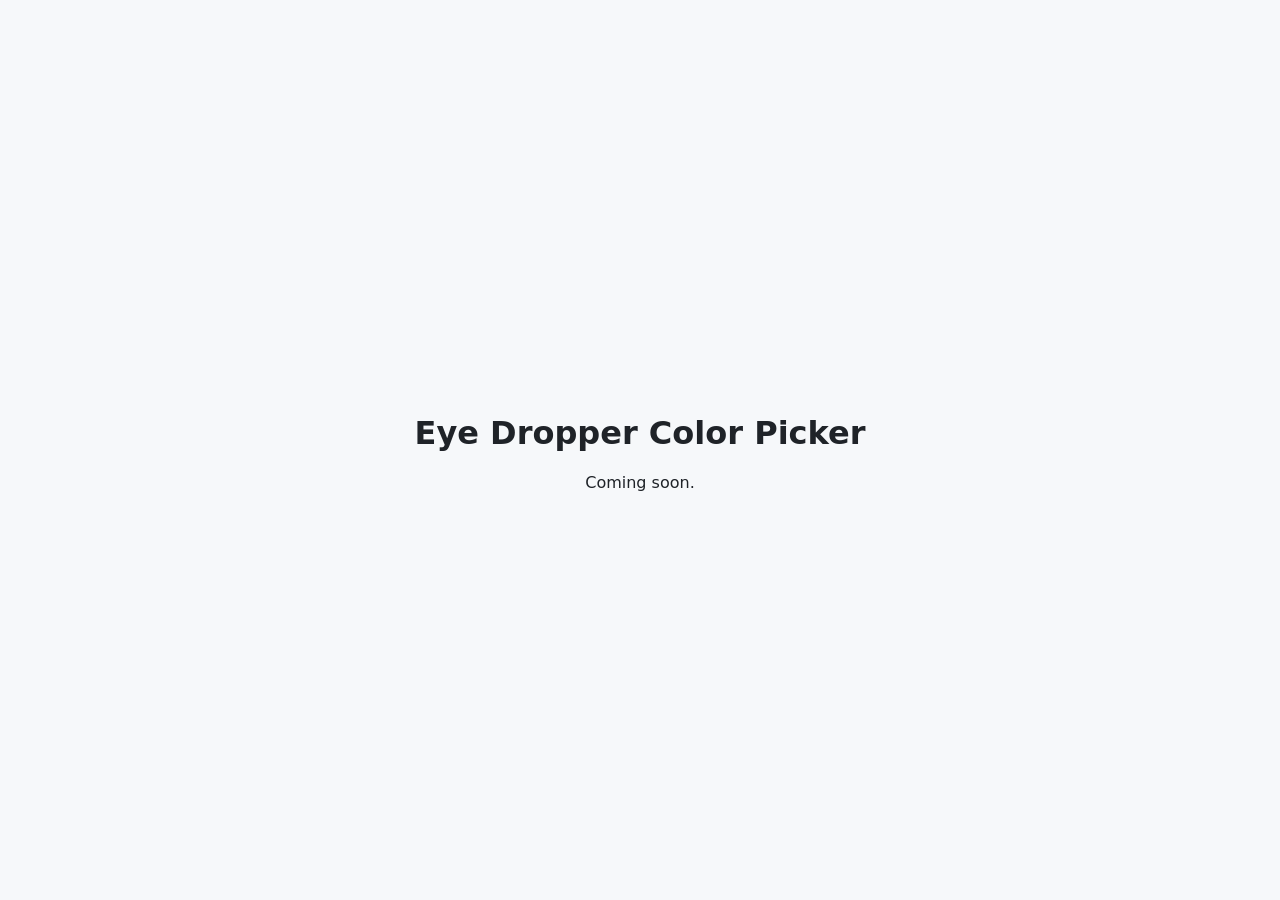
==== index.html @ 6658c525 "Site placeholder with custom domain" ====
<!doctype html><html lang="en"><head><meta charset="utf-8"><meta name="viewport" content="width=device-width,initial-scale=1"><title>Eye Dropper Color Picker</title><meta name="robots" content="noindex"><style>body{font-family:system-ui,sans-serif;margin:0;min-height:100vh;display:grid;place-items:center;background:#f6f8fa;color:#1f2328}main{text-align:center;padding:2rem}h1{font-weight:600}</style></head><body><main><h1>Eye Dropper Color Picker</h1><p>Coming soon.</p></main></body></html>
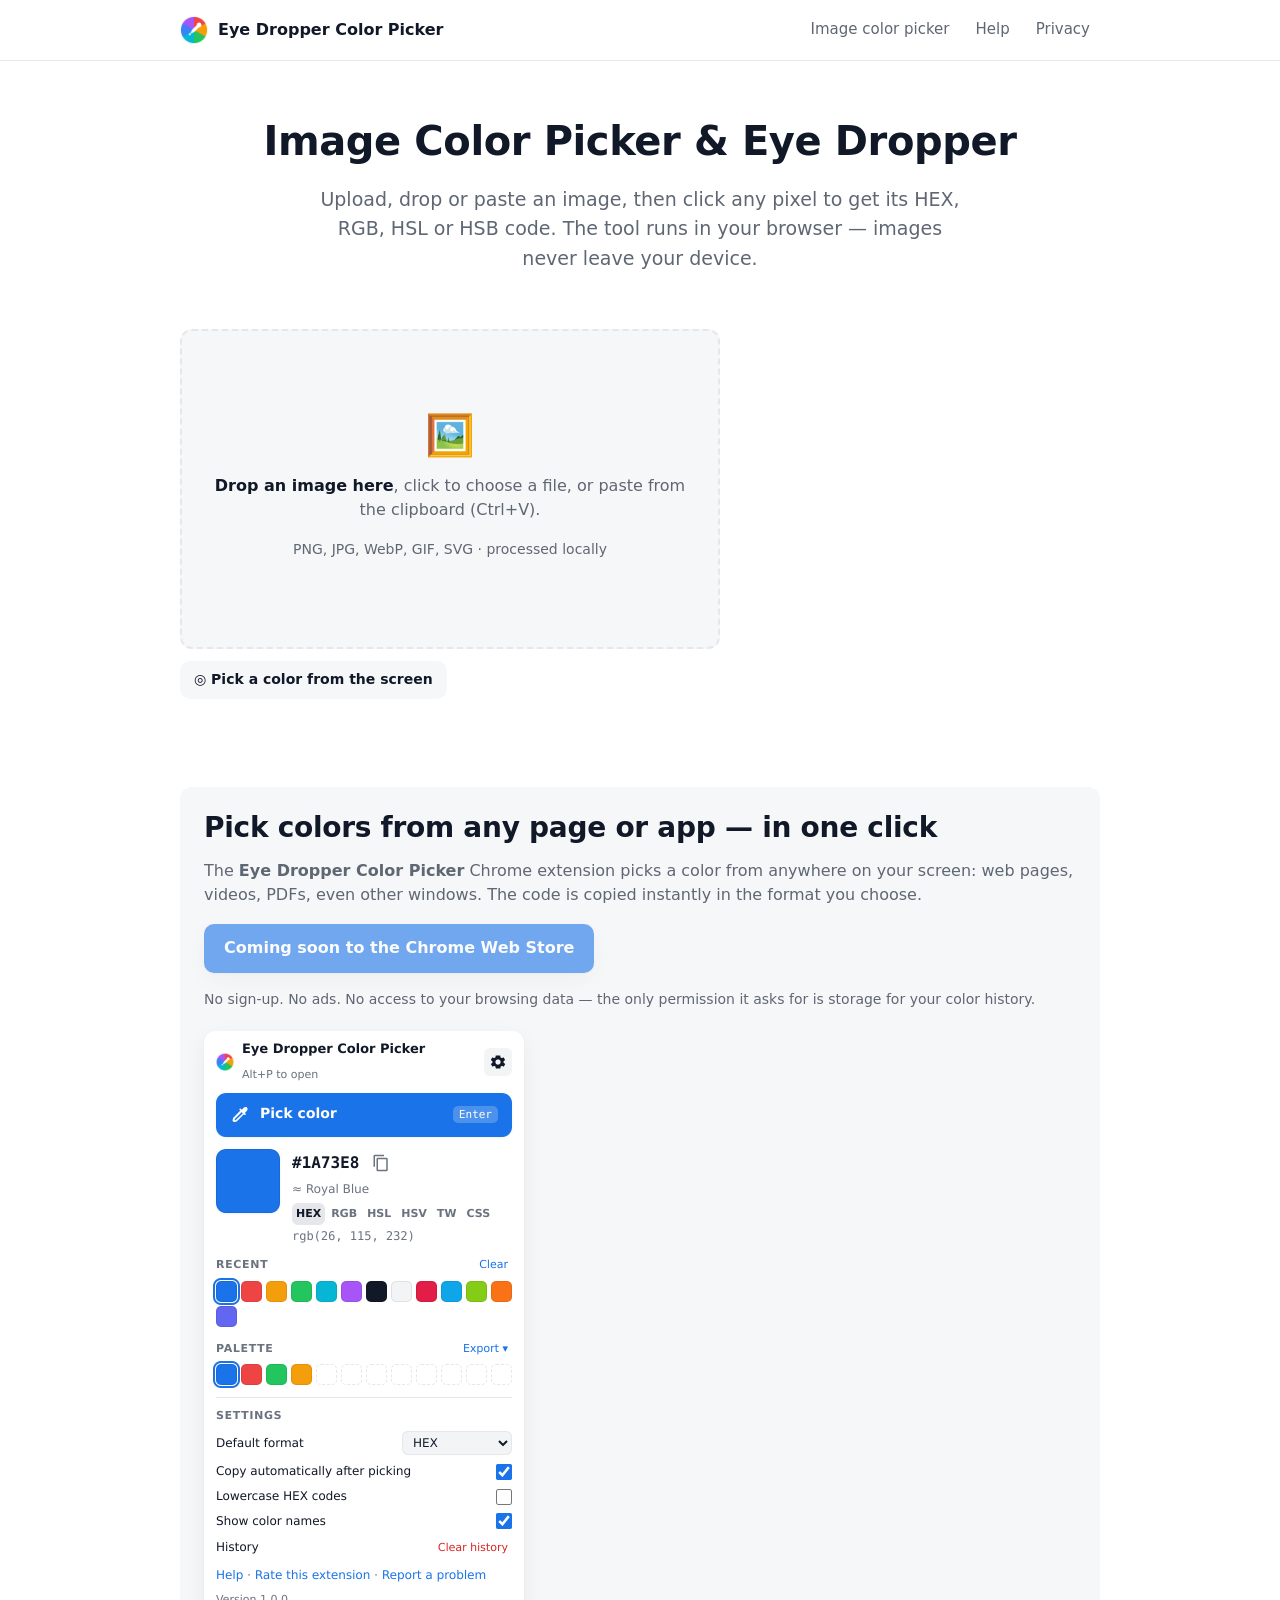
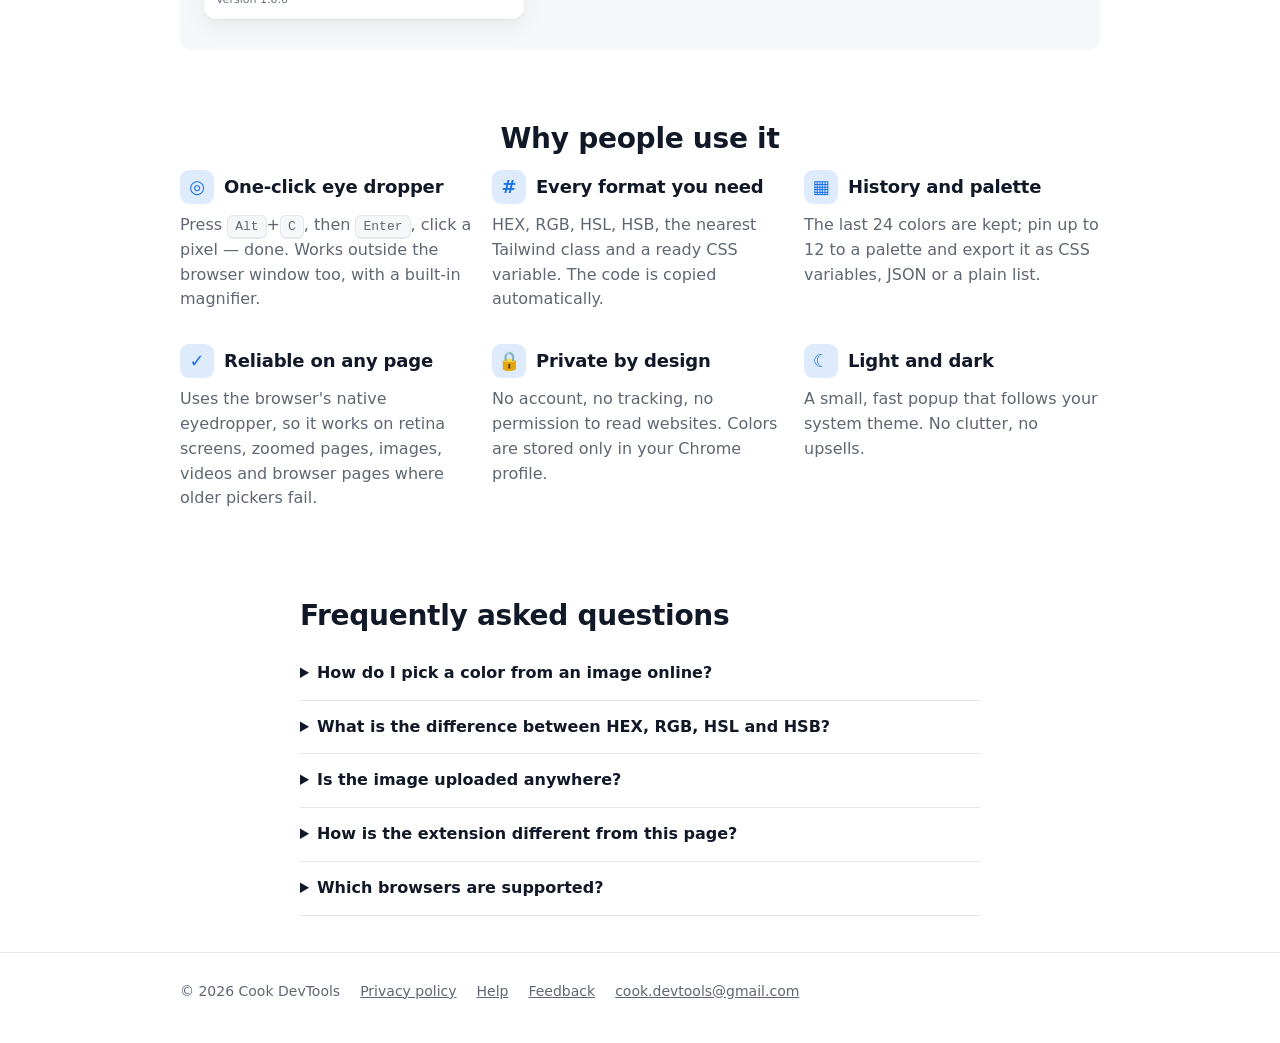
==== commit c5699b11: "Site v1: image color picker, welcome, uninstall, privacy, help, feedback" ====
--- a/index.html
+++ b/index.html
@@ -1 +1,103 @@
-<!doctype html><html lang="en"><head><meta charset="utf-8"><meta name="viewport" content="width=device-width,initial-scale=1"><title>Eye Dropper Color Picker</title><meta name="robots" content="noindex"><style>body{font-family:system-ui,sans-serif;margin:0;min-height:100vh;display:grid;place-items:center;background:#f6f8fa;color:#1f2328}main{text-align:center;padding:2rem}h1{font-weight:600}</style></head><body><main><h1>Eye Dropper Color Picker</h1><p>Coming soon.</p></main></body></html>
+<!doctype html>
+<html lang="en">
+<head>
+  <meta charset="utf-8">
+  <meta name="viewport" content="width=device-width, initial-scale=1">
+  <title>Image Color Picker Online – Eye Dropper Color Picker</title>
+  <meta name="description" content="Free online image color picker and eye dropper: upload or paste an image, click any pixel and copy its HEX, RGB, HSL or HSB code. Extract a color palette from any photo. Or install the Chrome extension to pick colors from your whole screen.">
+  <link rel="canonical" href="https://eyedroppercolorpicker.com/">
+  <link rel="icon" href="/assets/favicon-32.png" sizes="32x32">
+  <link rel="apple-touch-icon" href="/assets/logo-256.png">
+  <link rel="stylesheet" href="/assets/site.css">
+  <meta property="og:title" content="Image Color Picker Online – Eye Dropper Color Picker">
+  <meta property="og:description" content="Pick any color from an image or from your screen and copy HEX, RGB, HSL, HSB.">
+  <meta property="og:image" content="https://eyedroppercolorpicker.com/assets/logo-256.png">
+  <script type="application/ld+json">
+  {"@context":"https://schema.org","@type":"WebApplication","name":"Eye Dropper Color Picker","applicationCategory":"DesignApplication","operatingSystem":"Any","offers":{"@type":"Offer","price":"0","priceCurrency":"USD"},"url":"https://eyedroppercolorpicker.com/","description":"Online image color picker and Chrome eye dropper extension. Pick a color from any image or screen and copy HEX, RGB, HSL, HSB."}
+  </script>
+</head>
+<body>
+  <main>
+    <section class="hero">
+      <div class="wrap">
+        <h1>Image Color Picker &amp; Eye Dropper</h1>
+        <p class="lead">Upload, drop or paste an image, then click any pixel to get its HEX, RGB, HSL or HSB code. The tool runs in your browser — images never leave your device.</p>
+      </div>
+    </section>
+
+    <section id="tool" style="padding-top:0">
+      <div class="wrap tool">
+        <div>
+          <div id="drop" class="drop" role="button" tabindex="0" aria-label="Upload an image">
+            <div id="dropHint" class="hint">
+              <p style="font-size:40px;margin:0 0 8px">🖼️</p>
+              <p><strong>Drop an image here</strong>, click to choose a file, or paste from the clipboard (Ctrl+V).</p>
+              <p class="muted" style="font-size:14px">PNG, JPG, WebP, GIF, SVG · processed locally</p>
+            </div>
+            <canvas id="canvas" hidden></canvas>
+            <div id="loupe" class="loupe"><canvas id="loupeCanvas" width="11" height="11"></canvas></div>
+          </div>
+          <input id="file" type="file" accept="image/*" hidden>
+          <p style="margin-top:12px;display:flex;gap:10px;flex-wrap:wrap">
+            <button id="screenPick" class="btn btn-secondary btn-sm" type="button" hidden title="Uses your browser's built-in eyedropper">◎ Pick a color from the screen</button>
+            <button id="reset" class="btn btn-secondary btn-sm" type="button" hidden>Choose another image</button>
+          </p>
+        </div>
+        <aside id="result" class="result" hidden>
+          <div id="sw" class="sw"></div>
+          <div id="colorName" class="muted"></div>
+          <div id="codes" class="codes"></div>
+          <div id="paletteWrap" hidden>
+            <h3 style="margin-top:6px">Palette from this image</h3>
+            <div id="palette" class="swatches"></div>
+          </div>
+        </aside>
+      </div>
+    </section>
+
+    <section>
+      <div class="wrap">
+        <div class="card" style="display:grid;grid-template-columns:1fr;gap:20px;align-items:center">
+          <div>
+            <h2>Pick colors from any page or app — in one click</h2>
+            <p class="muted">The <strong>Eye Dropper Color Picker</strong> Chrome extension picks a color from anywhere on your screen: web pages, videos, PDFs, even other windows. The code is copied instantly in the format you choose.</p>
+            <p><a class="btn btn-primary" data-store-link href="#">Add to Chrome — it's free</a></p>
+            <p class="muted" style="font-size:14px;margin:0">No sign-up. No ads. No access to your browsing data — the only permission it asks for is storage for your color history.</p>
+          </div>
+          <picture>
+            <source srcset="/assets/popup-dark.png" media="(prefers-color-scheme: dark)">
+            <img src="/assets/popup-light.png" alt="Eye Dropper Color Picker popup showing a picked color, its HEX code, recent colors and a palette" width="320" loading="lazy" style="border-radius:12px;box-shadow:var(--shadow);max-width:320px;justify-self:center">
+          </picture>
+        </div>
+      </div>
+    </section>
+
+    <section>
+      <div class="wrap">
+        <h2 class="center">Why people use it</h2>
+        <div class="grid-3">
+          <div class="feature"><h3><span class="ic">◎</span>One-click eye dropper</h3><p class="muted">Press <kbd>Alt</kbd>+<kbd>C</kbd>, then <kbd>Enter</kbd>, click a pixel — done. Works outside the browser window too, with a built-in magnifier.</p></div>
+          <div class="feature"><h3><span class="ic">#</span>Every format you need</h3><p class="muted">HEX, RGB, HSL, HSB, the nearest Tailwind class and a ready CSS variable. The code is copied automatically.</p></div>
+          <div class="feature"><h3><span class="ic">▦</span>History and palette</h3><p class="muted">The last 24 colors are kept; pin up to 12 to a palette and export it as CSS variables, JSON or a plain list.</p></div>
+          <div class="feature"><h3><span class="ic">✓</span>Reliable on any page</h3><p class="muted">Uses the browser's native eyedropper, so it works on retina screens, zoomed pages, images, videos and browser pages where older pickers fail.</p></div>
+          <div class="feature"><h3><span class="ic">🔒</span>Private by design</h3><p class="muted">No account, no tracking, no permission to read websites. Colors are stored only in your Chrome profile.</p></div>
+          <div class="feature"><h3><span class="ic">☾</span>Light and dark</h3><p class="muted">A small, fast popup that follows your system theme. No clutter, no upsells.</p></div>
+        </div>
+      </div>
+    </section>
+
+    <section class="faq">
+      <div class="wrap narrow">
+        <h2>Frequently asked questions</h2>
+        <details><summary>How do I pick a color from an image online?</summary><p>Drop or paste the image into the tool above, move the mouse over it (the loupe shows exact pixels) and click. The HEX code is copied right away; RGB, HSL and HSB are one click away.</p></details>
+        <details><summary>What is the difference between HEX, RGB, HSL and HSB?</summary><p>They describe the same color in different notations. HEX and RGB are what CSS and most tools expect; HSL is handy for adjusting lightness in CSS; HSB (also called HSV) is the model used in Figma and Photoshop color panels.</p></details>
+        <details><summary>Is the image uploaded anywhere?</summary><p>No. Everything happens in your browser with the Canvas API. The page makes no network requests with your image.</p></details>
+        <details><summary>How is the extension different from this page?</summary><p>This page picks colors from an image you provide. The extension picks a color from anything visible on your screen — any website, video, app window — in one click, and keeps your history and palette.</p></details>
+        <details><summary>Which browsers are supported?</summary><p>The extension works in Google Chrome 95+ and other Chromium browsers (Edge, Brave, Opera, Vivaldi). The online tool works in any modern browser; the “pick from screen” button appears where the browser supports the EyeDropper API.</p></details>
+      </div>
+    </section>
+  </main>
+  <script src="/assets/site.js"></script>
+  <script src="/assets/picker.js"></script>
+</body>
+</html>
--- a/assets/site.css
+++ b/assets/site.css
@@ -0,0 +1,102 @@
+:root {
+  color-scheme: light dark;
+  --bg: #ffffff; --bg2: #f6f7f9; --bg3: #e9ebef; --fg: #111827; --fg2: #5f6773; --line: #e5e7eb;
+  --accent: #1a73e8; --accent-fg: #fff; --danger: #dc2626; --radius: 12px;
+  --shadow: 0 1px 2px rgba(0,0,0,.05), 0 8px 24px rgba(0,0,0,.06);
+}
+@media (prefers-color-scheme: dark) {
+  :root { --bg: #1b1d20; --bg2: #24272b; --bg3: #30343a; --fg: #e8e9eb; --fg2: #9aa0a6; --line: #363a40; --accent: #8ab4f8; --accent-fg: #0b1a33; --shadow: 0 1px 2px rgba(0,0,0,.4), 0 8px 24px rgba(0,0,0,.35); }
+}
+* { box-sizing: border-box; }
+html { scroll-behavior: smooth; }
+body { margin: 0; font: 16px/1.55 system-ui, -apple-system, "Segoe UI", Roboto, sans-serif; color: var(--fg); background: var(--bg); -webkit-font-smoothing: antialiased; }
+a { color: var(--accent); }
+img { max-width: 100%; height: auto; }
+h1, h2, h3 { line-height: 1.2; margin: 0 0 .5em; letter-spacing: -.01em; }
+h1 { font-size: clamp(28px, 5vw, 40px); font-weight: 700; }
+h2 { font-size: clamp(22px, 3.5vw, 28px); font-weight: 650; }
+h3 { font-size: 18px; font-weight: 600; }
+p { margin: 0 0 1em; }
+kbd { font: 13px/1 ui-monospace, Menlo, Consolas, monospace; padding: 3px 7px; border-radius: 6px; background: var(--bg2); border: 1px solid var(--line); box-shadow: 0 1px 0 var(--line); }
+code { font: 14px ui-monospace, Menlo, Consolas, monospace; background: var(--bg2); padding: 2px 6px; border-radius: 5px; }
+.wrap { max-width: 960px; margin: 0 auto; padding: 0 20px; }
+.narrow { max-width: 720px; }
+
+/* header */
+.site-header { position: sticky; top: 0; z-index: 10; background: color-mix(in srgb, var(--bg) 88%, transparent); backdrop-filter: blur(10px); border-bottom: 1px solid var(--line); }
+.site-header .wrap { display: flex; align-items: center; gap: 14px; height: 60px; }
+.brand { display: flex; align-items: center; gap: 10px; color: inherit; text-decoration: none; font-weight: 650; }
+.brand img { width: 28px; height: 28px; border-radius: 7px; }
+.nav { margin-left: auto; display: flex; gap: 6px; }
+.nav a { color: var(--fg2); text-decoration: none; padding: 6px 10px; border-radius: 8px; font-size: 15px; }
+.nav a:hover { background: var(--bg2); color: var(--fg); }
+
+/* buttons */
+.btn { display: inline-flex; align-items: center; gap: 10px; padding: 12px 20px; border-radius: 10px; border: 0; font: inherit; font-weight: 600; cursor: pointer; text-decoration: none; transition: filter .12s, transform .06s; }
+.btn:active { transform: translateY(1px); }
+.btn-primary { background: var(--accent); color: var(--accent-fg); box-shadow: var(--shadow); }
+.btn-primary:hover { filter: brightness(1.06); }
+.btn-secondary { background: var(--bg2); color: var(--fg); }
+.btn-secondary:hover { background: var(--bg3); }
+.btn-sm { padding: 8px 14px; font-size: 14px; }
+.btn[aria-disabled="true"] { opacity: .6; cursor: default; }
+
+/* sections */
+.hero { padding: 56px 0 32px; text-align: center; }
+.hero .lead { font-size: 19px; color: var(--fg2); max-width: 640px; margin: 0 auto 24px; }
+.hero .actions { display: flex; gap: 12px; justify-content: center; flex-wrap: wrap; }
+.hero .note { font-size: 14px; color: var(--fg2); margin-top: 12px; }
+section { padding: 36px 0; }
+.card { background: var(--bg2); border-radius: var(--radius); padding: 24px; }
+.grid-3 { display: grid; grid-template-columns: repeat(auto-fit, minmax(240px, 1fr)); gap: 16px; }
+.feature h3 { display: flex; align-items: center; gap: 10px; }
+.feature .ic { width: 34px; height: 34px; border-radius: 9px; display: grid; place-items: center; background: color-mix(in srgb, var(--accent) 14%, transparent); color: var(--accent); flex: none; }
+.muted { color: var(--fg2); }
+.center { text-align: center; }
+.site-footer { border-top: 1px solid var(--line); padding: 28px 0 40px; color: var(--fg2); font-size: 14px; }
+.site-footer .wrap { display: flex; flex-wrap: wrap; gap: 10px 20px; align-items: center; }
+.site-footer a { color: inherit; }
+
+/* steps (welcome) */
+.steps { counter-reset: step; display: grid; gap: 22px; }
+.step { display: grid; grid-template-columns: 44px 1fr; gap: 16px; align-items: start; }
+.step .num { counter-increment: step; width: 44px; height: 44px; border-radius: 50%; background: var(--danger); color: #fff; display: grid; place-items: center; font-weight: 700; font-size: 20px; }
+.step .num::before { content: counter(step); }
+.shot { margin: 12px 0 0; border-radius: var(--radius); border: 1px solid var(--line); box-shadow: var(--shadow); overflow: hidden; background: var(--bg2); }
+.shot img { display: block; width: 100%; }
+.shot .placeholder { padding: 40px 20px; text-align: center; color: var(--fg2); font-size: 14px; }
+
+/* picker tool */
+.tool { display: grid; grid-template-columns: 1fr; gap: 20px; }
+@media (min-width: 820px) { .tool { grid-template-columns: 3fr 2fr; } }
+.drop { position: relative; border: 2px dashed var(--line); border-radius: var(--radius); background: var(--bg2); min-height: 320px; display: grid; place-items: center; text-align: center; padding: 20px; transition: border-color .15s, background .15s; }
+.drop.over { border-color: var(--accent); background: color-mix(in srgb, var(--accent) 8%, var(--bg2)); }
+.drop.has-image { padding: 0; border-style: solid; min-height: 0; cursor: crosshair; display: block; }
+.drop canvas { display: block; width: 100%; height: auto; border-radius: calc(var(--radius) - 2px); }
+.drop .hint { color: var(--fg2); }
+.drop .hint strong { color: var(--fg); }
+.loupe { position: absolute; pointer-events: none; width: 110px; height: 110px; border-radius: 50%; border: 3px solid #fff; box-shadow: 0 2px 10px rgba(0,0,0,.35); overflow: hidden; display: none; transform: translate(-50%, -140%); image-rendering: pixelated; background: #fff; }
+.loupe canvas { width: 100%; height: 100%; image-rendering: pixelated; }
+.loupe::after { content: ""; position: absolute; left: 50%; top: 50%; width: 10px; height: 10px; transform: translate(-50%,-50%); border: 2px solid #fff; outline: 1px solid rgba(0,0,0,.5); }
+.result { display: flex; flex-direction: column; gap: 14px; }
+.result .sw { width: 100%; aspect-ratio: 3/1; border-radius: var(--radius); box-shadow: inset 0 0 0 1px rgba(0,0,0,.08); background: repeating-conic-gradient(var(--bg3) 0 25%, var(--bg2) 0 50%) 0 0 / 20px 20px; display: grid; place-items: center; color: var(--fg2); }
+.codes { display: grid; gap: 6px; }
+.codes button { display: flex; justify-content: space-between; align-items: center; gap: 10px; width: 100%; padding: 10px 12px; border-radius: 9px; border: 1px solid var(--line); background: var(--bg); color: var(--fg); font: inherit; cursor: pointer; text-align: left; }
+.codes button:hover { background: var(--bg2); }
+.codes .lbl { font-size: 12px; color: var(--fg2); font-weight: 600; letter-spacing: .05em; }
+.codes .val { font: 15px ui-monospace, Menlo, Consolas, monospace; }
+.swatches { display: flex; flex-wrap: wrap; gap: 8px; }
+.swatches button { width: 40px; height: 40px; border-radius: 9px; border: 0; cursor: pointer; box-shadow: inset 0 0 0 1px rgba(0,0,0,.08); transition: transform .08s; }
+.swatches button:hover { transform: scale(1.1); }
+.toast { position: fixed; left: 50%; bottom: 24px; transform: translateX(-50%); background: var(--fg); color: var(--bg); padding: 10px 16px; border-radius: 10px; font-weight: 600; box-shadow: var(--shadow); z-index: 20; }
+[hidden] { display: none !important; }
+
+/* uninstall form */
+.choices { display: grid; gap: 10px; margin: 18px 0; }
+.choices label { display: flex; align-items: center; gap: 12px; padding: 12px 14px; border: 1px solid var(--line); border-radius: 10px; cursor: pointer; background: var(--bg); }
+.choices label:hover { background: var(--bg2); }
+.choices input { width: 18px; height: 18px; accent-color: var(--accent); margin: 0; }
+textarea { width: 100%; min-height: 96px; padding: 12px; border-radius: 10px; border: 1px solid var(--line); background: var(--bg); color: var(--fg); font: inherit; resize: vertical; }
+.faq details { border-bottom: 1px solid var(--line); padding: 14px 0; }
+.faq summary { cursor: pointer; font-weight: 600; }
+.faq details p { margin: 10px 0 0; color: var(--fg2); }
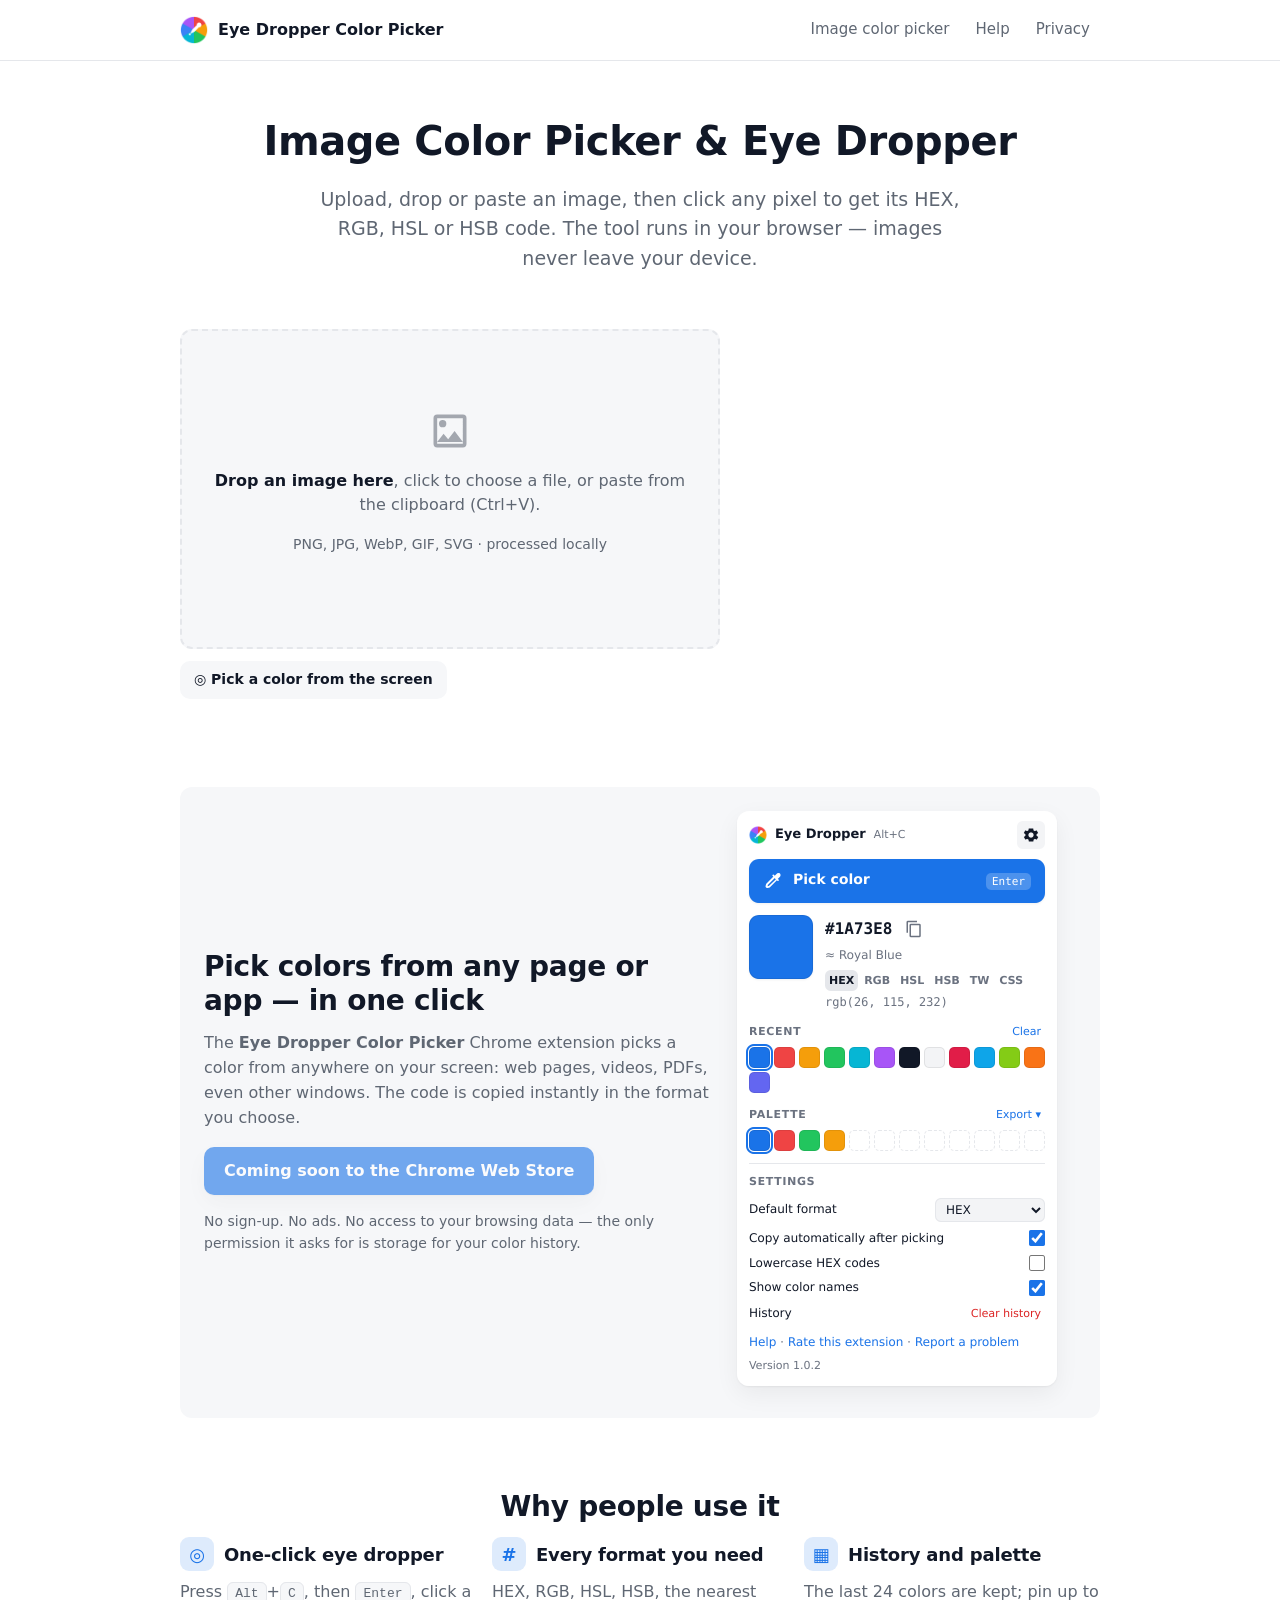
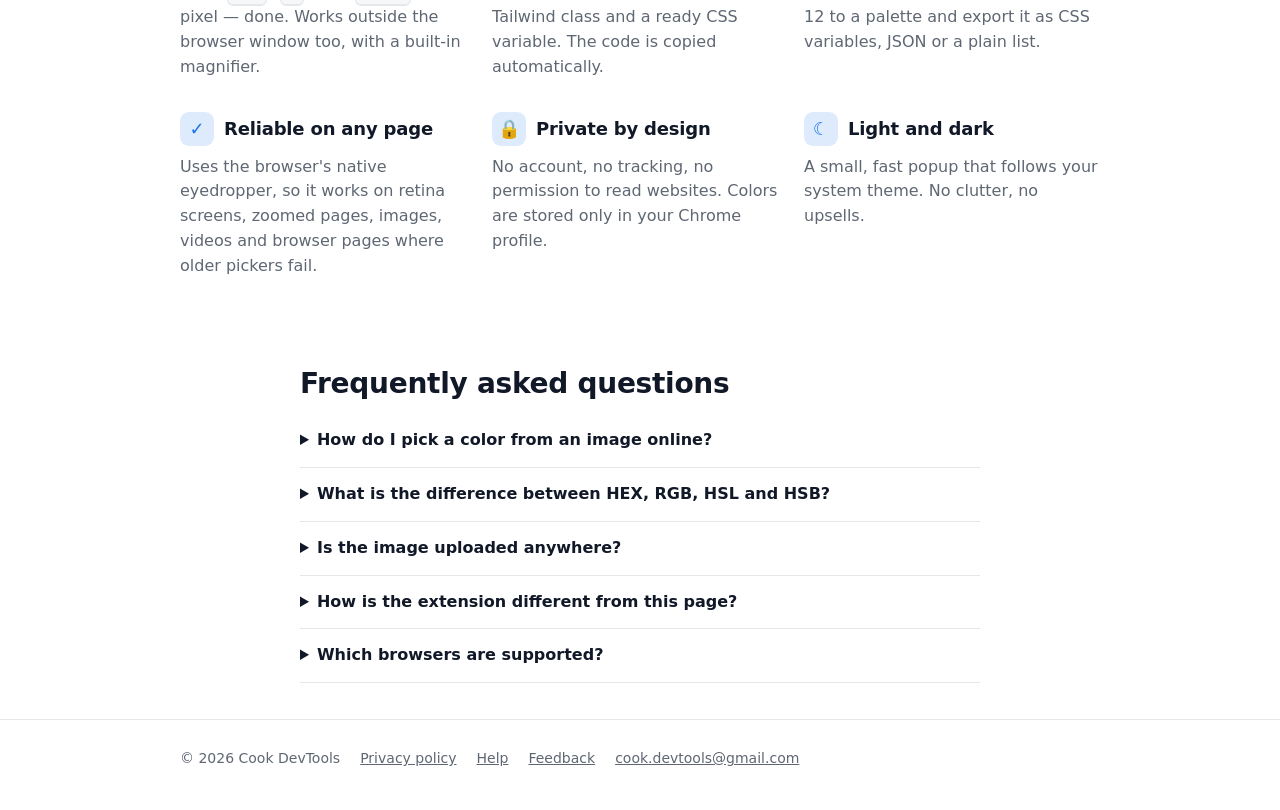
==== commit 4962b06e: "Index: SVG upload icon, two-column promo; popup screenshots 1.0.2" ====
--- a/index.html
+++ b/index.html
@@ -30,7 +30,7 @@
         <div>
           <div id="drop" class="drop" role="button" tabindex="0" aria-label="Upload an image">
             <div id="dropHint" class="hint">
-              <p style="font-size:40px;margin:0 0 8px">🖼️</p>
+              <p style="margin:0 0 8px"><svg viewBox="0 0 24 24" width="44" height="44" aria-hidden="true"><path fill="currentColor" opacity=".55" d="M19 3H5a2 2 0 0 0-2 2v14a2 2 0 0 0 2 2h14a2 2 0 0 0 2-2V5a2 2 0 0 0-2-2zm0 16H5V5h14v14zM8.5 13.5l2.5 3 3.5-4.5 4.5 6H5l3.5-4.5zM8 10a2 2 0 1 0 0-4 2 2 0 0 0 0 4z"/></svg></p>
               <p><strong>Drop an image here</strong>, click to choose a file, or paste from the clipboard (Ctrl+V).</p>
               <p class="muted" style="font-size:14px">PNG, JPG, WebP, GIF, SVG · processed locally</p>
             </div>
@@ -57,7 +57,7 @@
 
     <section>
       <div class="wrap">
-        <div class="card" style="display:grid;grid-template-columns:1fr;gap:20px;align-items:center">
+        <div class="card promo">
           <div>
             <h2>Pick colors from any page or app — in one click</h2>
             <p class="muted">The <strong>Eye Dropper Color Picker</strong> Chrome extension picks a color from anywhere on your screen: web pages, videos, PDFs, even other windows. The code is copied instantly in the format you choose.</p>
--- a/assets/site.css
+++ b/assets/site.css
@@ -42,6 +42,8 @@
 .btn[aria-disabled="true"] { opacity: .6; cursor: default; }
 
 /* sections */
+.promo { display: grid; grid-template-columns: 1fr; gap: 24px; align-items: center; }
+@media (min-width: 820px) { .promo { grid-template-columns: 3fr 2fr; } }
 .hero { padding: 56px 0 32px; text-align: center; }
 .hero .lead { font-size: 19px; color: var(--fg2); max-width: 640px; margin: 0 auto 24px; }
 .hero .actions { display: flex; gap: 12px; justify-content: center; flex-wrap: wrap; }
